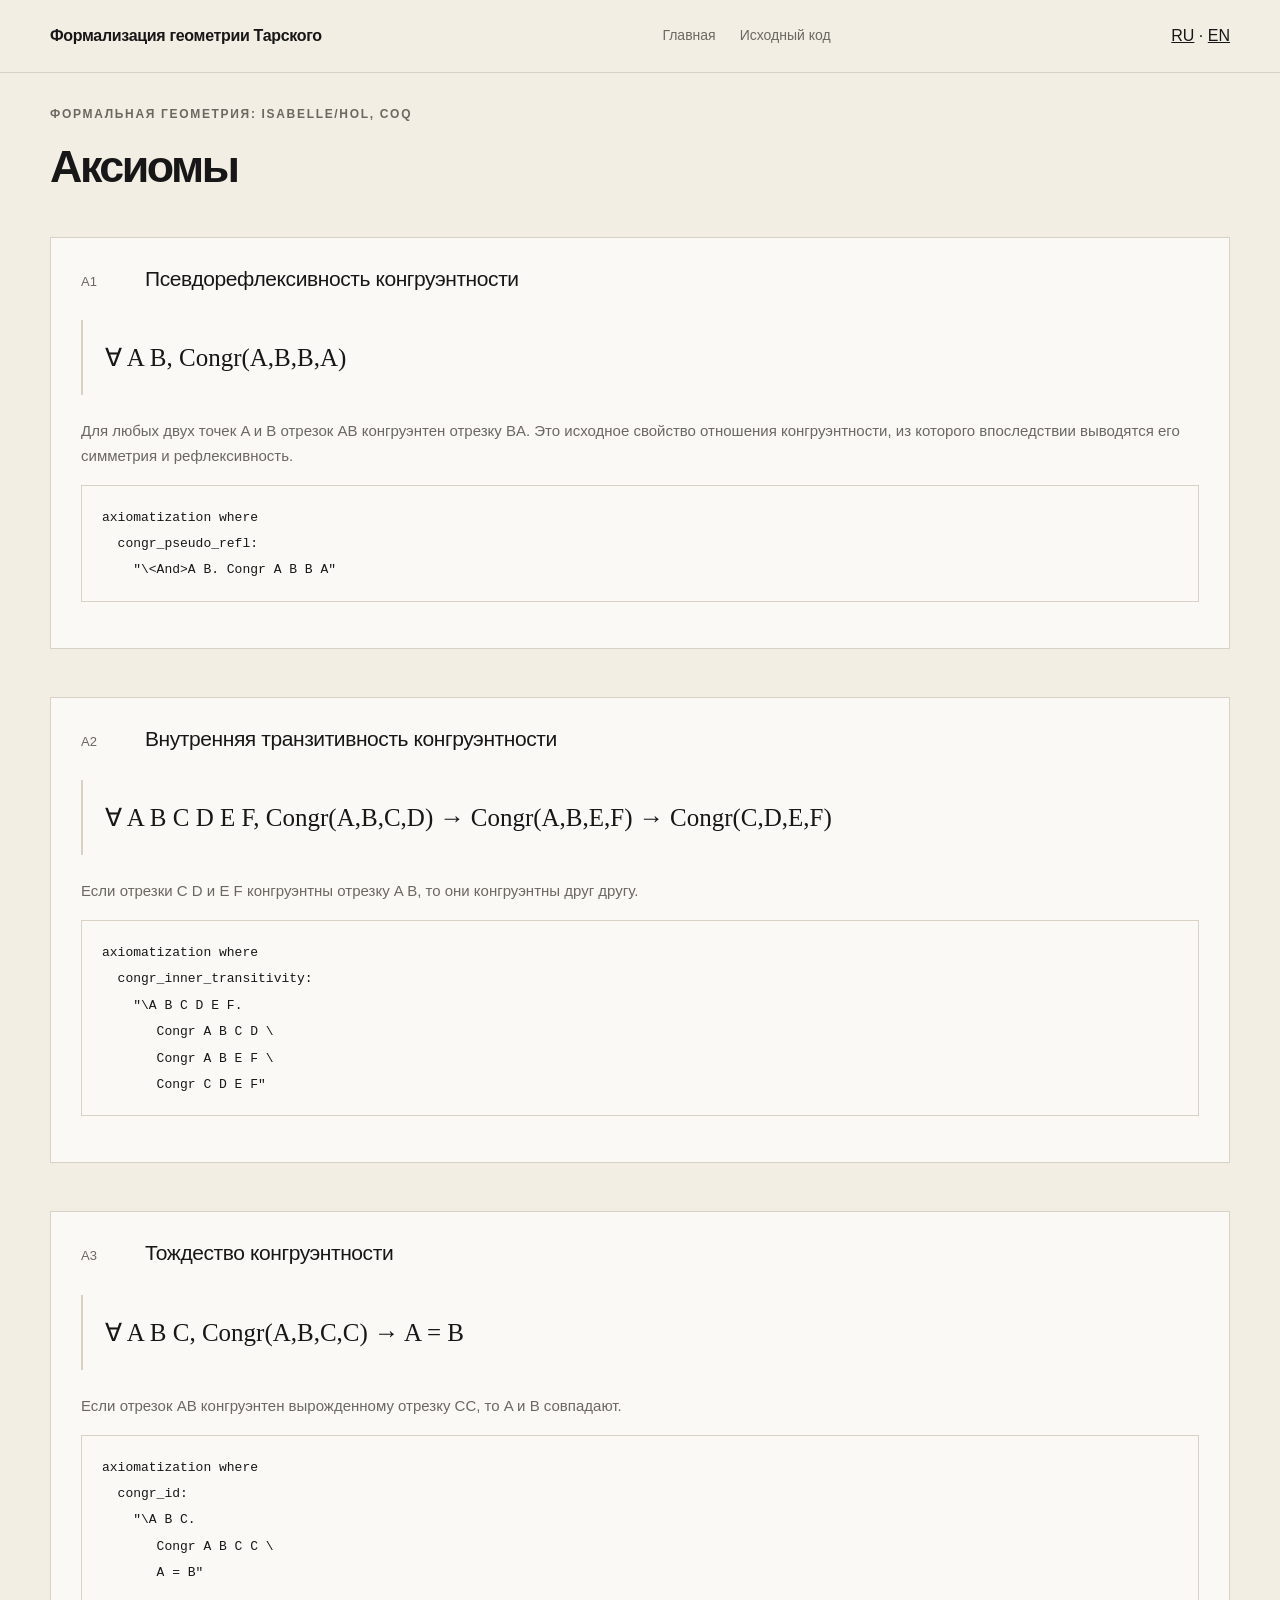
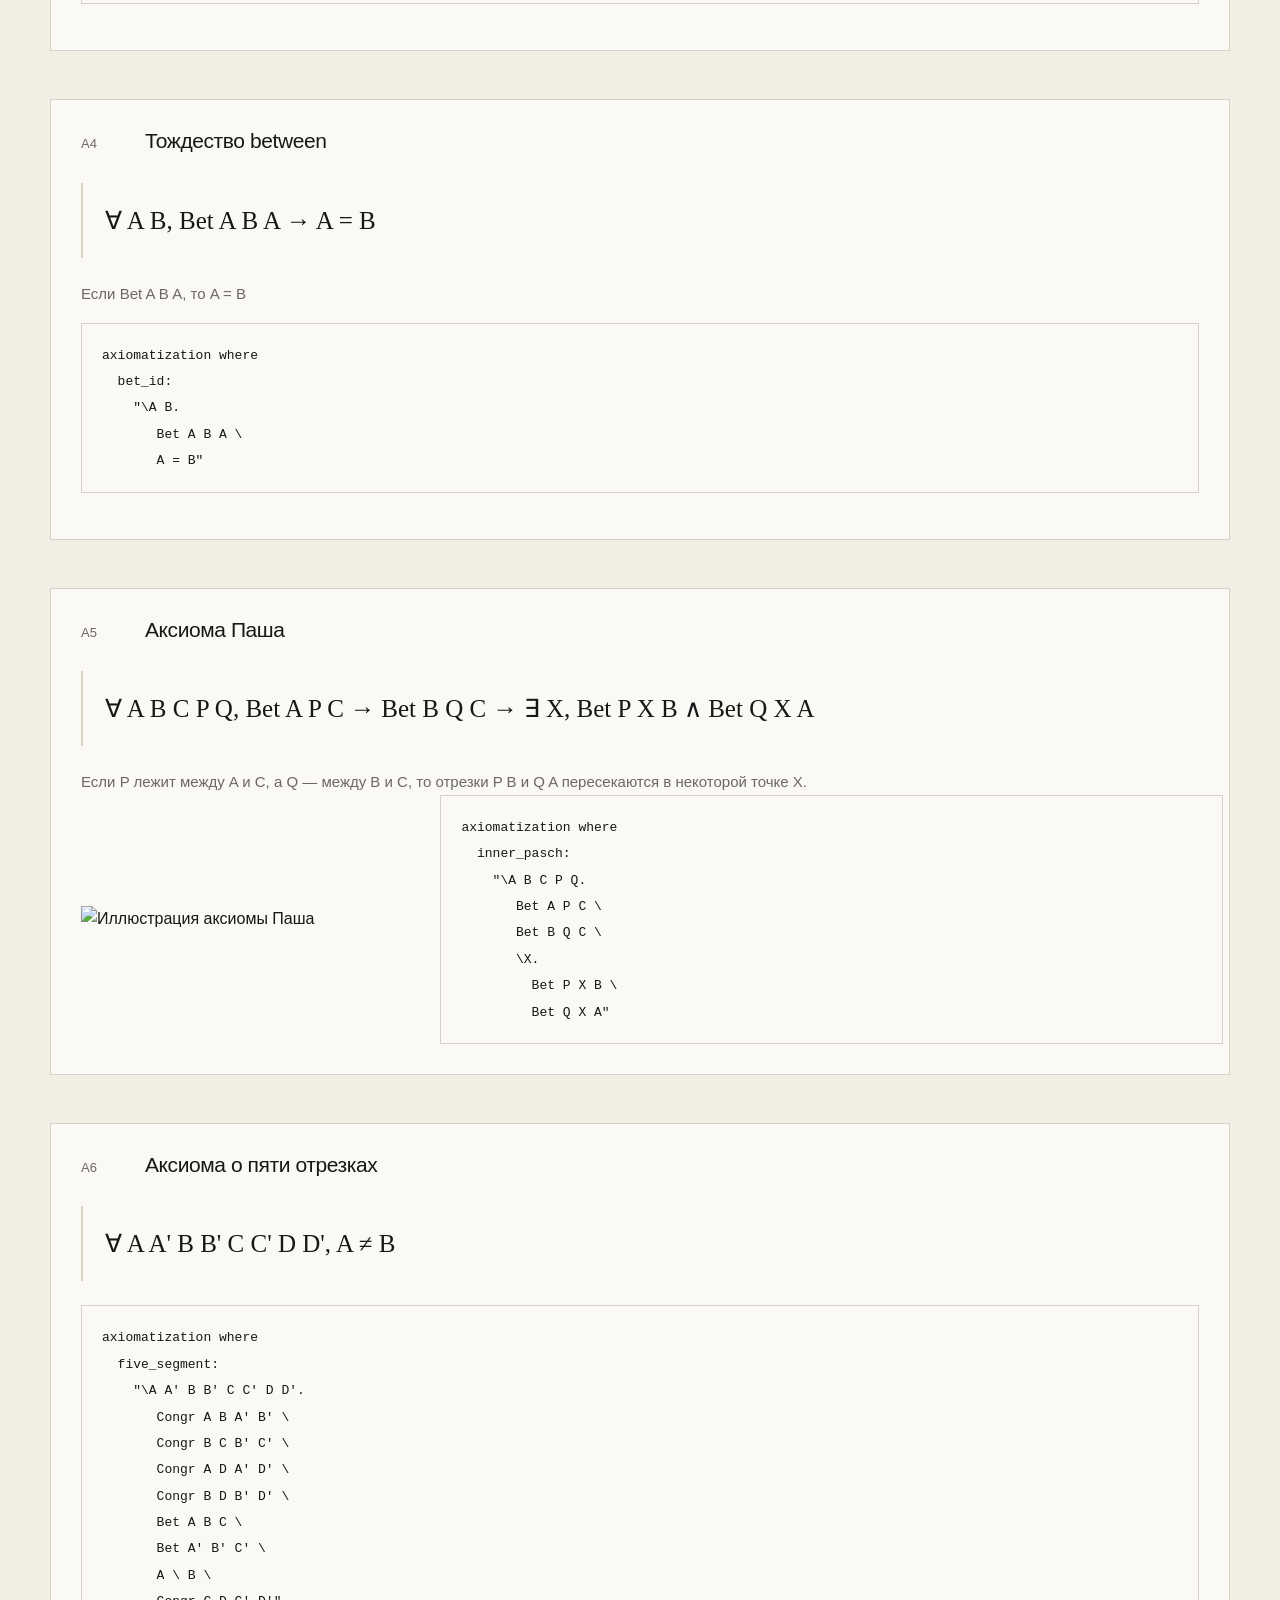
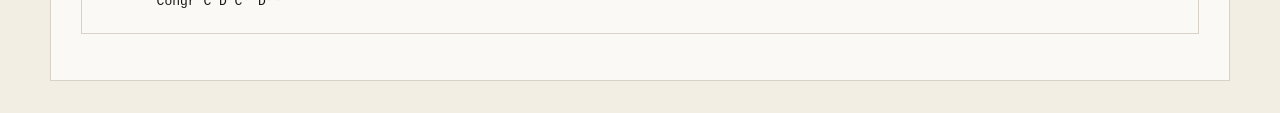
==== axioms.html @ 1edc7b76 "files for site added" ====
<!DOCTYPE html>
<html lang="ru">
<head>
    <meta charset="UTF-8">
    <meta name="viewport" content="width=device-width, initial-scale=1.0">
    <title>Формализация геометрии Тарского</title>
    <meta name="description"
          content="Формальная разработка элементарной геометрии на основе аксиом Тарского в Isabelle/HOL.">
    <link rel="stylesheet" href="style.css">
</head>

<body>

<header class="site-header">
    <div class="container header-inner">

        <a class="site-title" href="index.html">
            Формализация геометрии Тарского
        </a>

        <nav class="site-nav" aria-label="Основная навигация">
            <a href="/">Главная</a>
            <a href="https://github.com/usr345/tarski_geo">Исходный код</a>
        </nav>

        <div class="language-switch" aria-label="Выбор языка">
            <a href="axioms.html" class="active" lang="ru">RU</a>
            <span>·</span>
            <a href="axioms.en.html" lang="en">EN</a>
        </div>

    </div>
</header>

<main>

    <section class="hero">
        <div class="container">
            <p class="eyebrow">Формальная геометрия: Isabelle/HOL, Coq</p>

            <h1>Аксиомы</h1>

            <article class="axiom-card">

                <header class="axiom-card-header">
                    <span class="axiom-number">A1</span>
                    <h3>Псевдорефлексивность конгруэнтности</h3>
                </header>

                <div class="axiom-formula">
                    ∀ A B, Congr(A,B,B,A)
                </div>

                <p class="axiom-description">
                    Для любых двух точек A и B отрезок AB конгруэнтен отрезку BA. Это исходное свойство отношения конгруэнтности, из которого впоследствии выводятся его симметрия и рефлексивность.
                </p>

                <pre class="axiom-code"><code>axiomatization where
  congr_pseudo_refl:
    "\&lt;And&gt;A B. Congr A B B A"</code></pre>

            </article>

            <article class="axiom-card">

                <header class="axiom-card-header">
                    <span class="axiom-number">A2</span>
                    <h3>Внутренняя транзитивность конгруэнтности</h3>
                </header>

                <div class="axiom-formula">
                    ∀ A B C D E F, Congr(A,B,C,D) &#8594; Congr(A,B,E,F) &#8594; Congr(C,D,E,F)
                </div>

                <p class="axiom-description">
                    Если отрезки C D и E F конгруэнтны отрезку A B, то они конгруэнтны друг другу.
                </p>

                <pre class="axiom-code"><code>axiomatization where
  congr_inner_transitivity:
    "\<And>A B C D E F.
       Congr A B C D \<Longrightarrow>
       Congr A B E F \<Longrightarrow>
       Congr C D E F"</code></pre>

            </article>

            <article class="axiom-card">

                <header class="axiom-card-header">
                    <span class="axiom-number">A3</span>
                    <h3>Тождество конгруэнтности</h3>
                </header>

                <div class="axiom-formula">
                    ∀ A B C, Congr(A,B,C,C) &#8594; A = B
                </div>

                <p class="axiom-description">
                    Если отрезок AB конгруэнтен вырожденному отрезку CC, то A и B совпадают.
                </p>

                <pre class="axiom-code"><code>axiomatization where
  congr_id:
    "\<And>A B C.
       Congr A B C C \<Longrightarrow>
       A = B"</code></pre>

            </article>

            <article class="axiom-card">

                <header class="axiom-card-header">
                    <span class="axiom-number">A4</span>
                    <h3>Тождество between</h3>
                </header>

                <div class="axiom-formula">
                    ∀ A B, Bet A B A &#8594; A = B
                </div>

                <p class="axiom-description">
                    Если Bet A B A, то A = B
                </p>

                <pre class="axiom-code"><code>axiomatization where
  bet_id:
    "\<And>A B.
       Bet A B A \<Longrightarrow>
       A = B"</code></pre>

            </article>

            <article class="axiom-card">

                <header class="axiom-card-header">
                    <span class="axiom-number">A5</span>
                    <h3>Аксиома Паша</h3>
                </header>

                <div class="axiom-formula">
                    ∀ A B C P Q, Bet A P C &#8594; Bet B Q C &#8594; &exist; X, Bet P X B &and; Bet Q X A
                </div>

                <p class="axiom-description">
                    Если P лежит между A и C, а Q &mdash; между B и C, то отрезки P B и Q A пересекаются в некоторой точке X.
                </p>

                <div class="axiom-visual">
                    <div>
                        <img src="/images/pasch.svg" alt="Иллюстрация аксиомы Паша">
                    </div>
                    <pre class="axiom-code"><code>axiomatization where
  inner_pasch:
    "\<And>A B C P Q.
       Bet A P C \<Longrightarrow>
       Bet B Q C \<Longrightarrow>
       \<exists>X.
         Bet P X B \<and>
         Bet Q X A"</code></pre>
                </div>
            </article>

            <article class="axiom-card">

                <header class="axiom-card-header">
                    <span class="axiom-number">A6</span>
                    <h3>Аксиома о пяти отрезках</h3>
                </header>

                <div class="axiom-formula">
                    ∀ A A' B B' C C' D D', A &ne; B
                </div>

                <pre class="axiom-code"><code>axiomatization where
  five_segment:
    "\<And>A A' B B' C C' D D'.
       Congr A B A' B' \<Longrightarrow>
       Congr B C B' C' \<Longrightarrow>
       Congr A D A' D' \<Longrightarrow>
       Congr B D B' D' \<Longrightarrow>
       Bet A B C \<Longrightarrow>
       Bet A' B' C' \<Longrightarrow>
       A \<noteq> B \<Longrightarrow>
       Congr C D C' D'"</code></pre>
            </article>
        </div>
    </section>
</main>

</body>
</html>
---- style.css ----
:root {
    --background: #f3eee4;
    --surface: #faf9f5;
    --text: #171717;
    --muted: #6b6862;
    --border: #d8d1c5;
    --accent: #111;
    --max-width: 1180px;
    --narrow-width: 760px;
}

* {
    box-sizing: border-box;
}

html {
    scroll-behavior: smooth;
}

body {
    margin: 0;
    background: var(--background);
    color: var(--text);

    font-family:
        Inter,
        -apple-system,
        BlinkMacSystemFont,
        "Segoe UI",
        sans-serif;

    font-size: 16px;
    line-height: 1.65;
    padding-bottom: 2em;
}

a {
    color: inherit;
}

img {
    max-width: 100%;
    height: auto;
}

.container {
    width: min(
        calc(100% - 48px),
        var(--max-width)
    );

    margin-inline: auto;
}

.narrow {
    max-width: var(--narrow-width);
}


/* Header ---------------------------------------------------- */

.site-header {
    border-bottom: 1px solid var(--border);
}

.header-inner {
    min-height: 72px;

    display: flex;
    align-items: center;
    justify-content: space-between;

    gap: 32px;
}

.site-title {
    text-decoration: none;
    font-weight: 600;
    letter-spacing: -0.02em;
}

.site-nav {
    display: flex;
    gap: 24px;

    font-size: 14px;
}

.site-nav a {
    text-decoration: none;
    color: var(--muted);
}

.site-nav a:hover {
    color: var(--text);
}


/* Hero ------------------------------------------------------ */

.hero {
    padding: 2em 0 0;
}

.eyebrow {
    margin: 0 0 20px;

    font-size: 12px;
    font-weight: 600;
    letter-spacing: 0.14em;
    text-transform: uppercase;

    color: var(--muted);
}

.hero h1 {
    max-width: 1100px;

    margin: 0;

    font-size: clamp(42px, 3.5vw, 72px);
    line-height: 0.98;
    letter-spacing: -0.055em;
    font-weight: 600;
}

.lead {
    margin: 1em 0 0;

    font-size: clamp(20px, 2.5vw, 28px);
    line-height: 1.4;
    color: var(--muted);
}


/* Sections -------------------------------------------------- */

.section {
    padding: 3em 0 0 4em;
}

.section-muted {
    background: rgba(0, 0, 0, 0.025);
}

.section h2 {
    margin: 0 0 30px;

    font-size: clamp(36px, 2vw, 60px);
    line-height: 1.05;
    letter-spacing: -0.04em;
    font-weight: 600;
}

.section p {
    margin: 0 0 24px;
}

.section-heading {
    display: flex;
    align-items: flex-end;
    justify-content: space-between;

    gap: 60px;
}

.section-intro {
    max-width: 400px;
    margin: 0 !important;

    color: var(--muted);
}


/* Cards ----------------------------------------------------- */

.grid {
    display: grid;
    gap: 1px;

    background: var(--border);
    border: 1px solid var(--border);
}

.grid-4 {
    grid-template-columns: repeat(4, 1fr);
}

.card {
    min-height: 230px;
    padding: 30px;

    background: var(--surface);
}

.card h3 {
    margin: 0 0 18px;

    font-size: 22px;
    line-height: 1.2;
}

.card p {
    color: var(--muted);
}


/* Development ----------------------------------------------- */

.development-list {
    border-top: 1px solid var(--border);
}

.development-item {
    display: grid;
    grid-template-columns: 80px 1fr;

    padding: 28px 0;

    border-bottom: 1px solid var(--border);

    text-decoration: none;
}

.development-item:hover {
    background: var(--light);
}

.item-number {
    color: var(--muted);
    font-variant-numeric: tabular-nums;
}

.development-item strong {
    display: block;

    font-size: 22px;
    font-weight: 500;
}

.development-item small {
    display: block;

    margin-top: 4px;

    color: var(--muted);
    font-size: 15px;
}


/* Results --------------------------------------------------- */

.result-table {
    border-top: 1px solid var(--border);
}

.result-row {
    display: grid;
    grid-template-columns: 1fr 180px;

    padding: 18px 0;

    border-bottom: 1px solid var(--border);
}

.result-header {
    font-size: 12px;
    text-transform: uppercase;
    letter-spacing: 0.1em;
    color: var(--muted);
}

code {
    font-family:
        "SFMono-Regular",
        Consolas,
        "Liberation Mono",
        monospace;

    font-size: 0.95em;
}

.status {
    font-size: 14px;
}

.status::before {
    content: "✓";
    margin-right: 8px;
}

.status-progress::before {
    content: "·";
}


/* Links ----------------------------------------------------- */

.links {
    display: flex;
    flex-wrap: wrap;
    gap: 12px;

    margin-top: 40px;
}

.button {
    display: inline-block;

    padding: 10px 18px;

    border: 1px solid var(--text);

    background: var(--text);
    color: white;

    text-decoration: none;

    font-size: 14px;
}

.button:hover {
    opacity: 0.8;
}

.button-secondary {
    background: white;
    color: var(--text);
    border-color: var(--border);
}


/* Footer ---------------------------------------------------- */

.site-footer {
    border-top: 1px solid var(--border);
}

.footer-inner {
    margin-top: 2em;
    display: flex;
    align-items: center;
    justify-content: space-between;

    gap: 24px;

    color: var(--muted);
    font-size: 14px;
}


/* Responsive ----------------------------------------------- */

@media (max-width: 800px) {

    .container {
        width: min(
            calc(100% - 32px),
            var(--max-width)
        );
    }

    .header-inner {
        align-items: flex-start;
        padding: 18px 0;
    }

    .site-nav {
        display: none;
    }

    .hero {
        padding: 80px 0 90px;
    }

    .section {
        padding: 70px 0;
    }

    .grid-4 {
        grid-template-columns: 1fr 1fr;
    }

    .section-heading {
        display: block;
    }

    .section-intro {
        margin-top: 24px !important;
    }
}


@media (max-width: 520px) {

    .grid-4 {
        grid-template-columns: 1fr;
    }

    .development-item {
        grid-template-columns: 52px 1fr;
    }

    .result-row {
        grid-template-columns: 1fr auto;
        gap: 20px;
    }

    .footer-inner {
        flex-direction: column;
        align-items: flex-start;
        justify-content: center;
    }
}

.axiom-card {
    margin: 3em 0 0 0;
    padding: 28px 30px 30px;
    background: var(--surface);
    border: 1px solid var(--border);
}

.axiom-card-header {
    display: grid;
    grid-template-columns: 48px 1fr;
    gap: 16px;
    align-items: baseline;
}

.axiom-number {
    color: var(--muted);
    font-size: 13px;
    font-variant-numeric: tabular-nums;
}

.axiom-card h3 {
    margin: 0;

    font-size: 21px;
    line-height: 1.25;
    font-weight: 500;
    letter-spacing: -0.02em;
}

.axiom-formula {
    margin: 28px 0 24px;
    padding: 20px 22px;

    background: var(--code-background);
    border-left: 2px solid var(--border);

    font-family:
        "STIX Two Math",
        "Cambria Math",
        "Times New Roman",
        serif;

    font-size: 25px;
    line-height: 1.4;
}

.axiom-description {
    margin: 0;

    color: var(--muted);
    font-size: 15px;
}

.axiom-code {
    margin-top: 1em;
    padding: 18px 20px;

    overflow-x: auto;

    background: var(--code-background);
    border: 1px solid var(--border);
}

.axiom-code code {
    font-family:
        "SFMono-Regular",
        Consolas,
        "Liberation Mono",
        monospace;

    font-size: 13px;
    line-height: 1.6;
}

.axiom-visual {
    display: grid;
    grid-template-columns: 30% 70%;
    gap: 1.5rem;
    align-items: center;
}

@media (max-width: 700px) {
    .axiom-visual {
        grid-template-columns: 1fr;
    }
}

.axiom-visual img {
    display: block;
    width: 100%;
    height: auto;
}

.axiom-visual .axiom-code {
    margin: 0;
    overflow-x: auto;
}
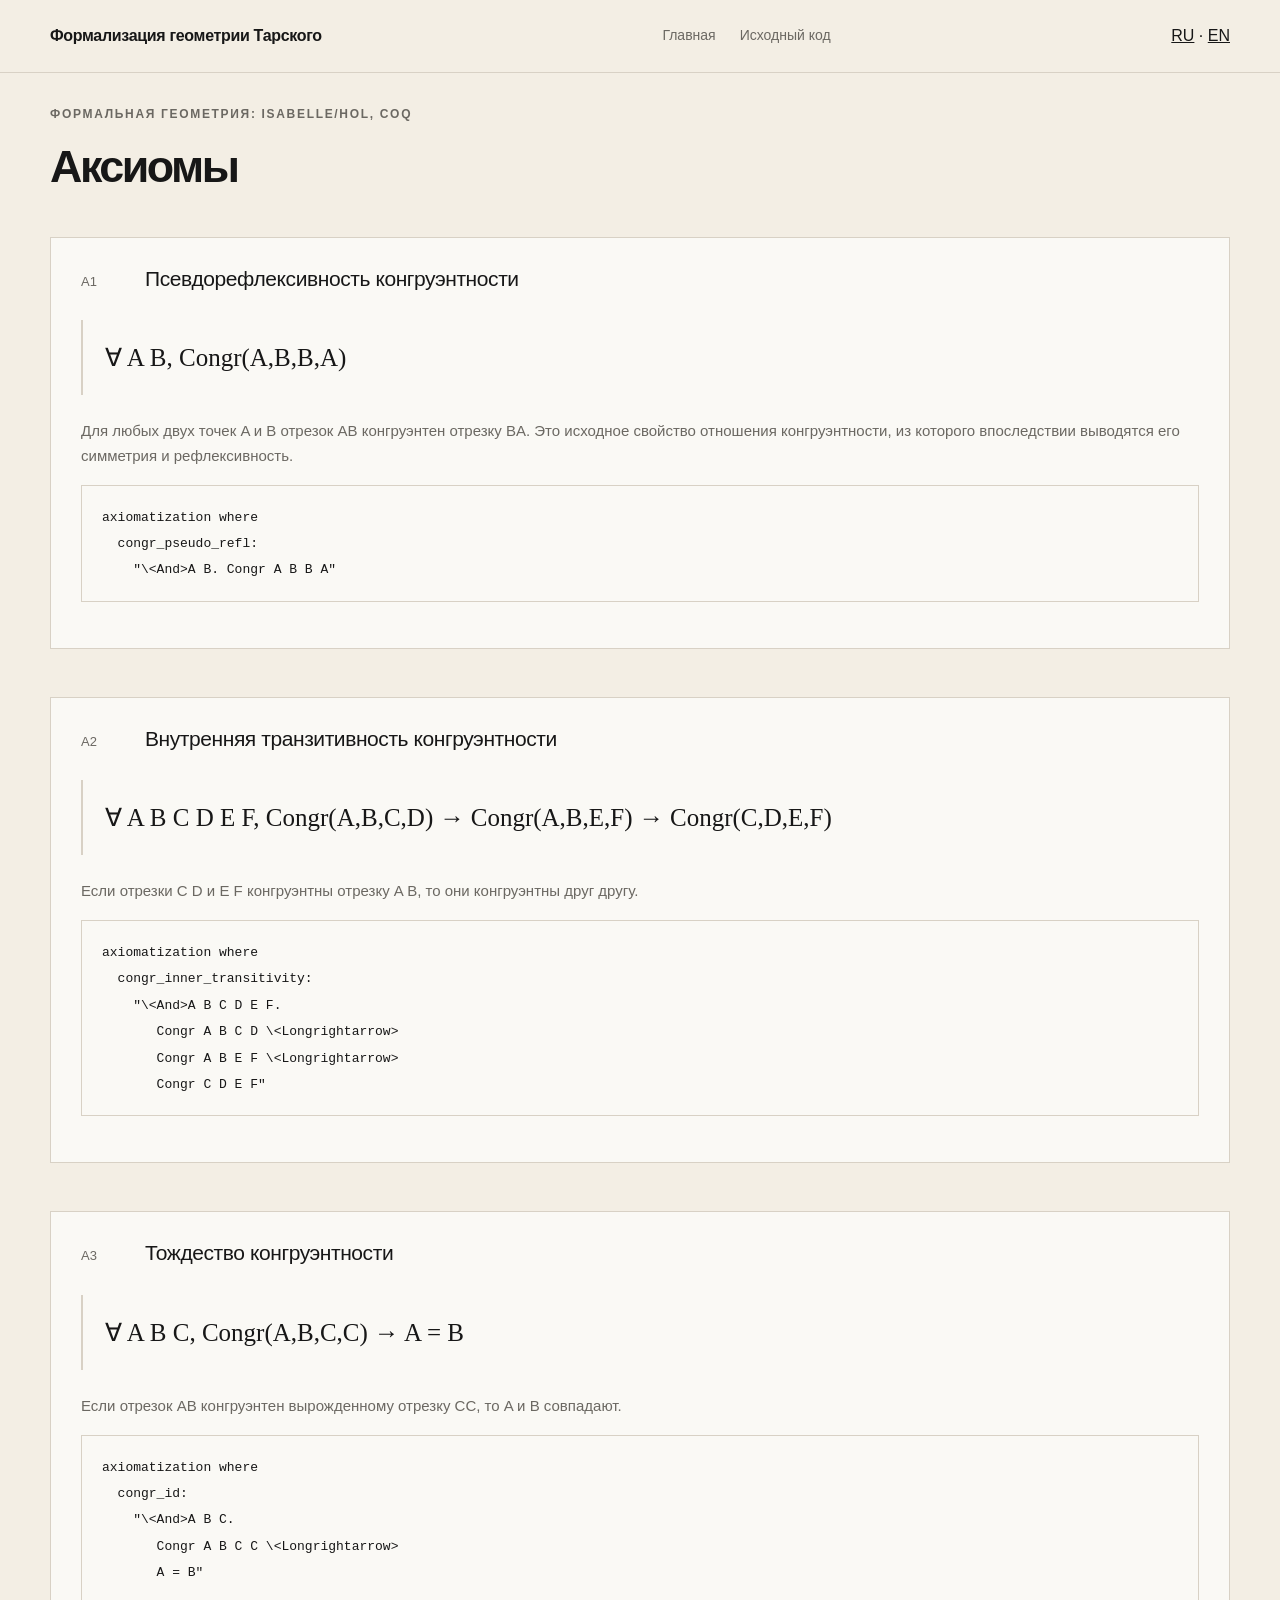
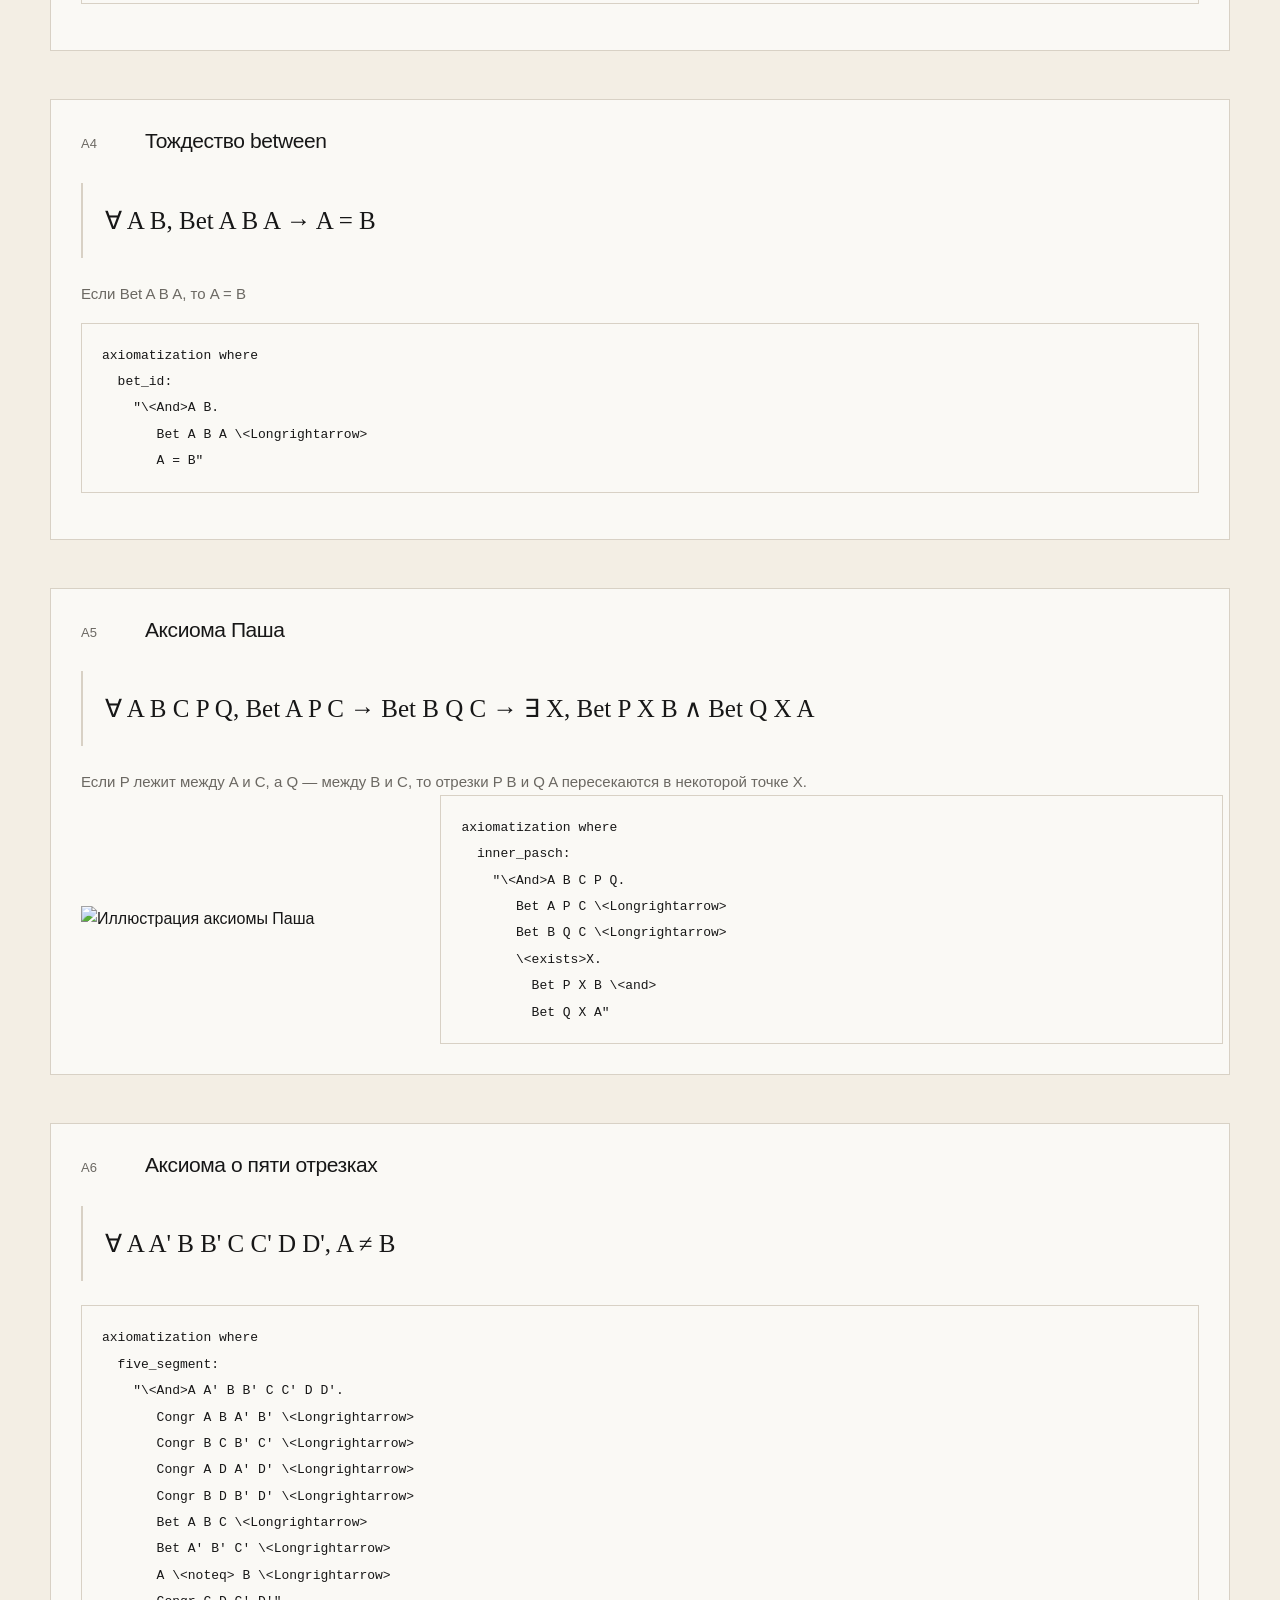
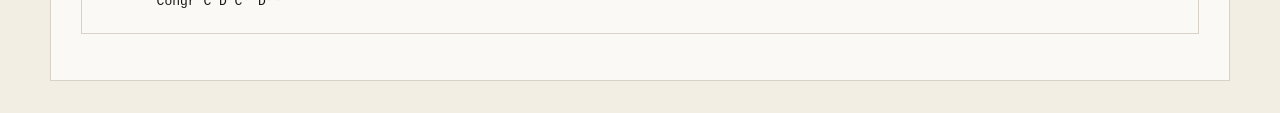
==== commit 17c3c073: "axioms.html fixed" ====
--- a/axioms.html
+++ b/axioms.html
@@ -78,9 +78,9 @@
 
                 <pre class="axiom-code"><code>axiomatization where
   congr_inner_transitivity:
-    "\<And>A B C D E F.
-       Congr A B C D \<Longrightarrow>
-       Congr A B E F \<Longrightarrow>
+    "\&lt;And&gt;A B C D E F.
+       Congr A B C D \&lt;Longrightarrow&gt;
+       Congr A B E F \&lt;Longrightarrow&gt;
        Congr C D E F"</code></pre>
 
             </article>
@@ -102,8 +102,8 @@
 
                 <pre class="axiom-code"><code>axiomatization where
   congr_id:
-    "\<And>A B C.
-       Congr A B C C \<Longrightarrow>
+    "\&lt;And&gt;A B C.
+       Congr A B C C \&lt;Longrightarrow&gt;
        A = B"</code></pre>
 
             </article>
@@ -125,8 +125,8 @@
 
                 <pre class="axiom-code"><code>axiomatization where
   bet_id:
-    "\<And>A B.
-       Bet A B A \<Longrightarrow>
+    "\&lt;And&gt;A B.
+       Bet A B A \&lt;Longrightarrow&gt;
        A = B"</code></pre>
 
             </article>
@@ -152,11 +152,11 @@
                     </div>
                     <pre class="axiom-code"><code>axiomatization where
   inner_pasch:
-    "\<And>A B C P Q.
-       Bet A P C \<Longrightarrow>
-       Bet B Q C \<Longrightarrow>
-       \<exists>X.
-         Bet P X B \<and>
+    "\&lt;And&gt;A B C P Q.
+       Bet A P C \&lt;Longrightarrow&gt;
+       Bet B Q C \&lt;Longrightarrow&gt;
+       \&lt;exists&gt;X.
+         Bet P X B \&lt;and&gt;
          Bet Q X A"</code></pre>
                 </div>
             </article>
@@ -174,14 +174,14 @@
 
                 <pre class="axiom-code"><code>axiomatization where
   five_segment:
-    "\<And>A A' B B' C C' D D'.
-       Congr A B A' B' \<Longrightarrow>
-       Congr B C B' C' \<Longrightarrow>
-       Congr A D A' D' \<Longrightarrow>
-       Congr B D B' D' \<Longrightarrow>
-       Bet A B C \<Longrightarrow>
-       Bet A' B' C' \<Longrightarrow>
-       A \<noteq> B \<Longrightarrow>
+    "\&lt;And&gt;A A' B B' C C' D D'.
+       Congr A B A' B' \&lt;Longrightarrow&gt;
+       Congr B C B' C' \&lt;Longrightarrow&gt;
+       Congr A D A' D' \&lt;Longrightarrow&gt;
+       Congr B D B' D' \&lt;Longrightarrow&gt;
+       Bet A B C \&lt;Longrightarrow&gt;
+       Bet A' B' C' \&lt;Longrightarrow&gt;
+       A \&lt;noteq&gt; B \&lt;Longrightarrow&gt;
        Congr C D C' D'"</code></pre>
             </article>
         </div>
